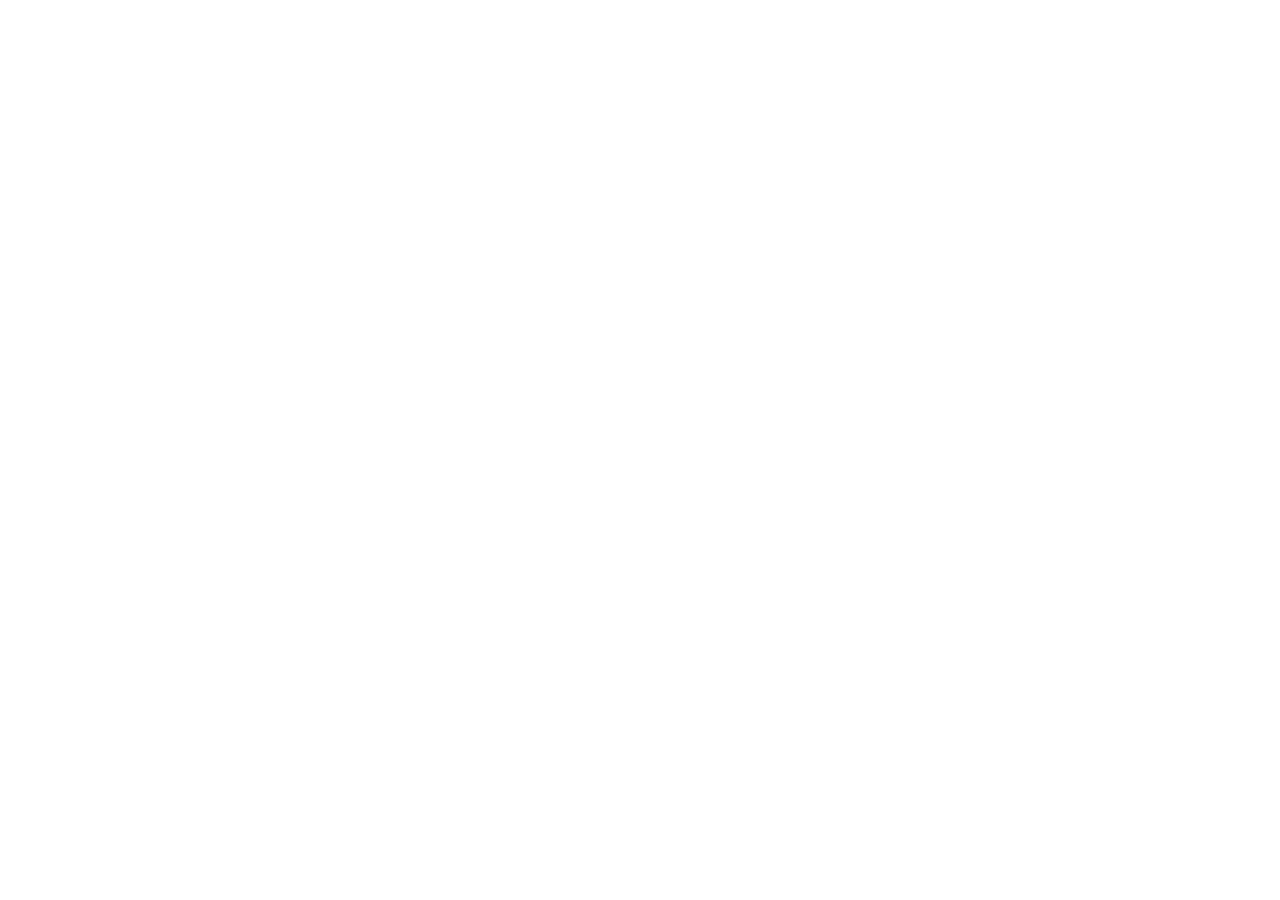
==== docs/index.html @ a0a016cd "first commit" ====
<!DOCTYPE html>
<html lang="ja">
  <head>
    <meta charset="UTF-8" />
    <meta name="viewport" content="width=device-width, initial-scale=1.0" />
    <title>Your Name | Web名刺</title>
    <meta name="description" content="Your Name のWeb名刺です。" />
    <link rel="stylesheet" href="./style.css" />
  </head>
  <body>
    <!--
      ここは空の雛形です。
      /web-card スキルが要件を聞き、このファイルを丸ごと書き換えます。
      自分でここを直接編集する必要はありません。
    -->
    <script src="./script.js"></script>
  </body>
</html>
---- docs/style.css ----
/*
  空の雛形です。
  /web-card スキルが要件を聞いてから、このファイルを丸ごと書き換えます。
*/

/* CSS 変数だけ残しておきます。色の希望はここを変えると全体に反映されます */
:root {
  --bg: #14110f;
  --card: #1e1a17;
  --text: #f3ebe3;
  --muted: #b3a79c;
  --line: rgba(243, 235, 227, 0.12);
  --accent: #e07a5f;
}

* {
  box-sizing: border-box;
}

html,
body {
  margin: 0;
  min-height: 100%;
}
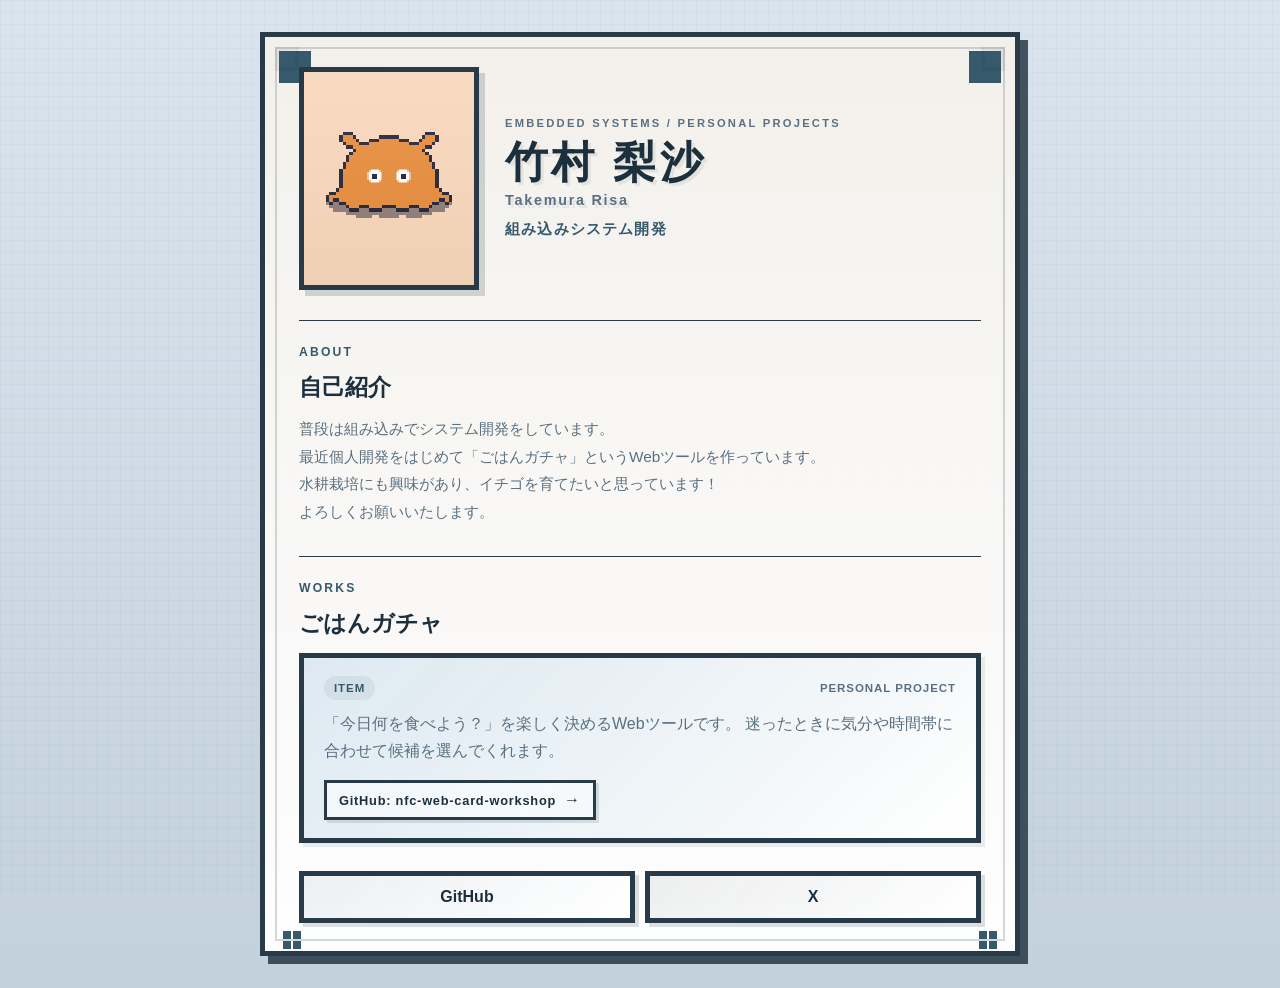
==== commit 24a61a38: "chore: starter を docs に反映 [skip actions]" ====
--- a/docs/index.html
+++ b/docs/index.html
@@ -3,16 +3,77 @@
   <head>
     <meta charset="UTF-8" />
     <meta name="viewport" content="width=device-width, initial-scale=1.0" />
-    <title>Your Name | Web名刺</title>
-    <meta name="description" content="Your Name のWeb名刺です。" />
+    <title>竹村 梨沙 | Web名刺</title>
+    <meta
+      name="description"
+      content="竹村梨沙のWeb名刺です。組み込みシステム開発と個人開発をしているプロフィールです。"
+    />
     <link rel="stylesheet" href="./style.css" />
   </head>
   <body>
-    <!--
-      ここは空の雛形です。
-      /web-card スキルが要件を聞き、このファイルを丸ごと書き換えます。
-      自分でここを直接編集する必要はありません。
-    -->
+    <main class="card" aria-label="竹村梨沙のWeb名刺">
+      <div class="pixel-decor pixel-decor-left" aria-hidden="true"></div>
+      <div class="pixel-decor pixel-decor-right" aria-hidden="true"></div>
+
+      <header class="profile">
+        <div class="photo-wrap" aria-label="ドット絵風のフレームに入った写真">
+          <img src="./assets/nenndako3.webp" alt="竹村梨沙の写真" />
+        </div>
+
+        <div class="profile-copy">
+          <p class="eyebrow">Embedded Systems / Personal Projects</p>
+          <h1>
+            竹村 梨沙
+            <span>Takemura Risa</span>
+          </h1>
+          <p class="role">組み込みシステム開発</p>
+        </div>
+      </header>
+
+      <section class="intro" aria-labelledby="about-title">
+        <p class="kicker">About</p>
+        <h2 id="about-title">自己紹介</h2>
+        <p>
+          普段は組み込みでシステム開発をしています。<br />
+          最近個人開発をはじめて「ごはんガチャ」というWebツールを作っています。<br />
+          水耕栽培にも興味があり、イチゴを育てたいと思っています！<br />
+          よろしくお願いいたします。
+        </p>
+      </section>
+
+      <section class="works" aria-labelledby="works-title">
+        <p class="kicker">Works</p>
+        <h2 id="works-title">ごはんガチャ</h2>
+
+        <article class="project-card">
+          <div class="project-head">
+            <span class="pill">ITEM</span>
+            <span class="status">Personal Project</span>
+          </div>
+          <p>
+            「今日何を食べよう？」を楽しく決めるWebツールです。
+            迷ったときに気分や時間帯に合わせて候補を選んでくれます。
+          </p>
+          <a
+            class="project-link"
+            href="https://github.com/illionillion/nfc-web-card-workshop.git"
+            target="_blank"
+            rel="noopener noreferrer"
+          >
+            GitHub: nfc-web-card-workshop
+          </a>
+        </article>
+      </section>
+
+      <nav class="links" aria-label="SNSリンク">
+        <a class="link github" href="https://github.com/Que359014" target="_blank" rel="noopener noreferrer">GitHub</a>
+        <a class="link x" href="https://x.com/Que359014" target="_blank" rel="noopener noreferrer">X</a>
+      </nav>
+
+      <span class="corner-dot corner-dot-left" aria-hidden="true"></span>
+      <span class="corner-dot corner-dot-right" aria-hidden="true"></span>
+    </main>
+
     <script src="./script.js"></script>
   </body>
 </html>
--- a/docs/style.css
+++ b/docs/style.css
@@ -1,16 +1,17 @@
-/*
-  空の雛形です。
-  /web-card スキルが要件を聞いてから、このファイルを丸ごと書き換えます。
-*/
-
-/* CSS 変数だけ残しておきます。色の希望はここを変えると全体に反映されます */
 :root {
-  --bg: #14110f;
-  --card: #1e1a17;
-  --text: #f3ebe3;
-  --muted: #b3a79c;
-  --line: rgba(243, 235, 227, 0.12);
-  --accent: #e07a5f;
+  --bg: #dae4ee;
+  --bg-strong: #c3d1dd;
+  --card: #f3f0eb;
+  --card-strong: #ece4dc;
+  --text: #1c2f3d;
+  --muted: #5a7080;
+  --line: rgba(28, 47, 61, 0.94);
+  --accent: #4c6d89;
+  --accent-strong: #35596d;
+  --accent-soft: #dfeaf4;
+  --shadow: 8px 8px 0 rgba(28, 47, 61, 0.8);
+  --radius: 0px;
+  --pixel: 5px;
 }
 
 * {
@@ -22,3 +23,376 @@
   margin: 0;
   min-height: 100%;
 }
+
+body {
+  min-height: 100dvh;
+  display: grid;
+  place-items: center;
+  padding: 24px 16px;
+  background:
+    linear-gradient(180deg, var(--bg) 0%, var(--bg-strong) 100%),
+    radial-gradient(circle at center, rgba(255,255,255,0.15) 0%, transparent 45%);
+  color: var(--text);
+  font-family: "Hiragino Sans", "Noto Sans JP", "Yu Gothic", sans-serif;
+  image-rendering: pixelated;
+}
+
+body::before {
+  content: "";
+  position: fixed;
+  inset: 0;
+  background-image:
+    linear-gradient(rgba(28, 47, 61, 0.022) 1px, transparent 1px),
+    linear-gradient(90deg, rgba(28, 47, 61, 0.022) 1px, transparent 1px);
+  background-size: 12px 12px;
+  pointer-events: none;
+}
+
+img {
+  display: block;
+  width: 100%;
+}
+
+p,
+h1,
+h2,
+a {
+  margin: 0;
+}
+
+.card {
+  position: relative;
+  z-index: 1;
+  width: min(100%, 440px);
+  padding: 20px 18px 22px;
+  border: var(--pixel) solid var(--line);
+  border-radius: 0;
+  background: linear-gradient(180deg, var(--card) 0%, rgba(255, 255, 255, 0.96) 100%);
+  box-shadow: var(--shadow);
+  filter: saturate(0.98);
+}
+
+.card::before {
+  content: "";
+  position: absolute;
+  inset: 10px;
+  border: 2px solid rgba(28, 47, 61, 0.18);
+  pointer-events: none;
+}
+
+.pixel-decor {
+  position: absolute;
+  width: 16px;
+  height: 16px;
+  background: var(--accent-strong);
+  box-shadow: 0 0 0 4px rgba(28, 47, 61, 0.08);
+}
+
+.pixel-decor-left {
+  top: 14px;
+  left: 14px;
+  box-shadow:
+    0 0 0 4px rgba(28, 47, 61, 0.08),
+    16px 0 0 var(--accent-strong),
+    0 16px 0 var(--accent-strong),
+    16px 16px 0 var(--accent-strong);
+}
+
+.pixel-decor-right {
+  top: 14px;
+  right: 14px;
+  box-shadow:
+    0 0 0 4px rgba(28, 47, 61, 0.08),
+    -16px 0 0 var(--accent-strong),
+    0 16px 0 var(--accent-strong),
+    -16px 16px 0 var(--accent-strong);
+}
+
+.profile {
+  display: grid;
+  gap: 18px;
+  align-items: center;
+}
+
+.photo-wrap {
+  position: relative;
+  overflow: hidden;
+  width: min(100%, 220px);
+  margin: 0 auto;
+  border: var(--pixel) solid var(--line);
+  border-radius: 0;
+  background: linear-gradient(135deg, var(--accent-soft), rgba(255, 255, 255, 0.8));
+  box-shadow: 6px 6px 0 rgba(23, 37, 52, 0.17);
+}
+
+.photo-wrap::before {
+  content: "";
+  position: absolute;
+  inset: 0;
+  background: linear-gradient(180deg, rgba(255, 255, 255, 0.12), rgba(28, 47, 61, 0.04));
+  pointer-events: none;
+}
+
+.photo-wrap img {
+  aspect-ratio: 4 / 5;
+  object-fit: cover;
+}
+
+.profile-copy {
+  text-align: center;
+}
+
+.eyebrow {
+  color: var(--muted);
+  font-size: 0.7rem;
+  letter-spacing: 0.2em;
+  text-transform: uppercase;
+  font-family: "Verdana", "Hiragino Sans", "Noto Sans JP", sans-serif;
+  font-weight: 700;
+}
+
+h1 {
+  margin-top: 10px;
+  font-size: clamp(2rem, 6vw, 2.7rem);
+  line-height: 1.1;
+  font-weight: 800;
+  letter-spacing: 0.08em;
+  font-family: "Verdana", "Hiragino Sans", "Noto Sans JP", sans-serif;
+  text-shadow: 3px 3px 0 rgba(26, 42, 45, 0.08);
+}
+
+h1 span {
+  display: block;
+  margin-top: 6px;
+  color: var(--muted);
+  font-size: 0.9rem;
+  font-weight: 700;
+  letter-spacing: 0.12em;
+  font-family: "Verdana", "Hiragino Sans", "Noto Sans JP", sans-serif;
+}
+
+.role {
+  margin-top: 12px;
+  color: var(--accent-strong);
+  font-size: 0.92rem;
+  font-weight: 700;
+  letter-spacing: 0.08em;
+}
+
+.intro,
+.works {
+  margin-top: 28px;
+  padding-top: 20px;
+  border-top: 1px solid var(--line);
+}
+
+.kicker {
+  margin-bottom: 12px;
+  color: var(--accent-strong);
+  font-size: 0.76rem;
+  font-weight: 800;
+  letter-spacing: 0.18em;
+  text-transform: uppercase;
+  font-family: "Verdana", "Hiragino Sans", "Noto Sans JP", sans-serif;
+}
+
+h2 {
+  font-size: 1.45rem;
+  line-height: 1.4;
+  font-weight: 800;
+  font-family: "Verdana", "Hiragino Sans", "Noto Sans JP", sans-serif;
+}
+
+.intro p:last-child {
+  margin-top: 12px;
+  color: var(--muted);
+  font-size: 0.96rem;
+  line-height: 1.8;
+}
+
+.project-card {
+  margin-top: 14px;
+  padding: 18px 16px;
+  border: var(--pixel) solid var(--line);
+  border-radius: 0;
+  background: linear-gradient(135deg, rgba(218, 231, 240, 0.92), rgba(255, 255, 255, 0.96));
+  box-shadow: 4px 4px 0 rgba(23, 37, 52, 0.08);
+}
+
+.project-head {
+  display: flex;
+  align-items: center;
+  justify-content: space-between;
+  gap: 12px;
+  margin-bottom: 10px;
+}
+
+.pill,
+.status {
+  display: inline-flex;
+  align-items: center;
+  font-size: 0.72rem;
+  font-weight: 700;
+  letter-spacing: 0.08em;
+  text-transform: uppercase;
+  font-family: "Verdana", "Hiragino Sans", "Noto Sans JP", sans-serif;
+}
+
+.pill {
+  padding: 6px 10px;
+  border-radius: 999px;
+  color: var(--accent-strong);
+  background: rgba(50, 93, 106, 0.08);
+}
+
+.status {
+  color: var(--muted);
+}
+
+.project-card p {
+  color: var(--muted);
+  line-height: 1.7;
+}
+
+.project-link {
+  display: inline-flex;
+  align-items: center;
+  margin-top: 16px;
+  padding: 8px 12px;
+  border: 3px solid var(--line);
+  background: rgba(255, 255, 255, 0.55);
+  color: var(--text);
+  text-decoration: none;
+  font-size: 0.8rem;
+  font-weight: 700;
+  letter-spacing: 0.06em;
+  box-shadow: 3px 3px 0 rgba(23, 37, 52, 0.12);
+  transition: transform 180ms ease, box-shadow 180ms ease;
+}
+
+.project-link::after {
+  content: "→";
+  margin-left: 8px;
+  font-size: 1rem;
+}
+
+.project-link:hover,
+.project-link:focus-visible {
+  transform: translate(-1px, -1px);
+  box-shadow: 4px 4px 0 rgba(23, 37, 52, 0.18);
+  outline: none;
+}
+
+.links {
+  display: flex;
+  flex-wrap: wrap;
+  gap: 10px;
+  margin-top: 28px;
+}
+
+.link {
+  position: relative;
+  flex: 1 1 140px;
+  display: inline-flex;
+  justify-content: center;
+  align-items: center;
+  min-height: 48px;
+  padding: 12px 16px;
+  border: var(--pixel) solid var(--line);
+  border-radius: 0;
+  color: var(--text);
+  background: rgba(255, 255, 255, 0.38);
+  font-weight: 700;
+  font-family: "Verdana", "Hiragino Sans", "Noto Sans JP", sans-serif;
+  text-decoration: none;
+  box-shadow: 4px 4px 0 rgba(23, 37, 52, 0.14);
+  transition: transform 180ms ease, box-shadow 180ms ease, background 180ms ease;
+}
+
+.link:hover,
+.link:focus-visible {
+  border-color: rgba(59, 89, 112, 0.95);
+  box-shadow: 5px 5px 0 rgba(23, 37, 52, 0.18);
+  transform: translate(-1px, -1px);
+  outline: none;
+}
+
+.link.github {
+  background: linear-gradient(135deg, rgba(120, 150, 174, 0.12), rgba(255, 255, 255, 0.76));
+}
+
+.link.x {
+  background: linear-gradient(135deg, rgba(58, 72, 88, 0.08), rgba(255, 255, 255, 0.76));
+}
+
+.corner-dot {
+  position: absolute;
+  width: 8px;
+  height: 8px;
+  bottom: 12px;
+  background: var(--accent-strong);
+  box-shadow:
+    0 0 0 0 transparent,
+    10px 0 0 var(--accent-strong),
+    0 10px 0 var(--accent-strong),
+    10px 10px 0 var(--accent-strong);
+}
+
+.corner-dot-left {
+  left: 18px;
+}
+
+.corner-dot-right {
+  right: 18px;
+  box-shadow:
+    0 0 0 0 transparent,
+    -10px 0 0 var(--accent-strong),
+    0 10px 0 var(--accent-strong),
+    -10px 10px 0 var(--accent-strong);
+}
+
+@media (min-width: 800px) {
+  body {
+    padding: 32px 20px;
+  }
+
+  .card {
+    width: min(760px, 100%);
+    padding: 30px 34px 28px;
+  }
+
+  .profile {
+    grid-template-columns: 180px minmax(0, 1fr);
+    gap: 26px;
+    text-align: left;
+  }
+
+  .photo-wrap {
+    width: 100%;
+    margin: 0;
+  }
+
+  .profile-copy {
+    text-align: left;
+  }
+
+  .intro,
+  .works {
+    margin-top: 30px;
+    padding-top: 24px;
+  }
+
+  .project-card {
+    padding: 18px 20px;
+  }
+}
+
+@media (prefers-reduced-motion: reduce) {
+  *,
+  *::before,
+  *::after {
+    animation: none !important;
+    transition: none !important;
+    scroll-behavior: auto !important;
+  }
+}
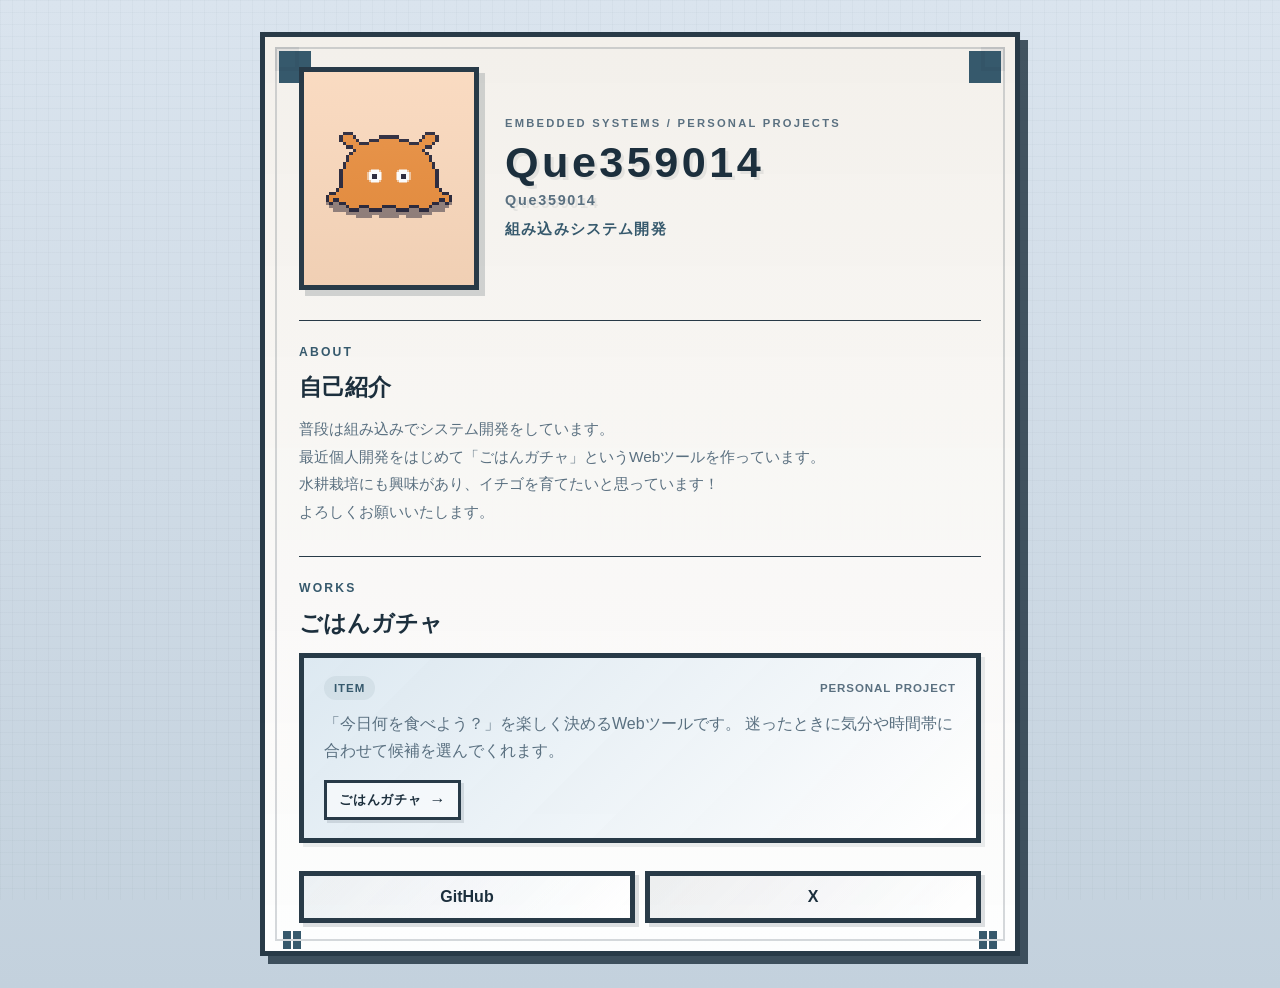
==== commit e4d3d62f: "chore: starter を docs に反映 [skip actions]" ====
--- a/docs/index.html
+++ b/docs/index.html
@@ -23,8 +23,8 @@
         <div class="profile-copy">
           <p class="eyebrow">Embedded Systems / Personal Projects</p>
           <h1>
-            竹村 梨沙
-            <span>Takemura Risa</span>
+            Que359014
+            <span>Que359014</span>
           </h1>
           <p class="role">組み込みシステム開発</p>
         </div>
@@ -56,11 +56,11 @@
           </p>
           <a
             class="project-link"
-            href="https://github.com/illionillion/nfc-web-card-workshop.git"
+            href="https://que359014.github.io/GOHAN-GACHA/"
             target="_blank"
             rel="noopener noreferrer"
           >
-            GitHub: nfc-web-card-workshop
+            ごはんガチャ
           </a>
         </article>
       </section>
